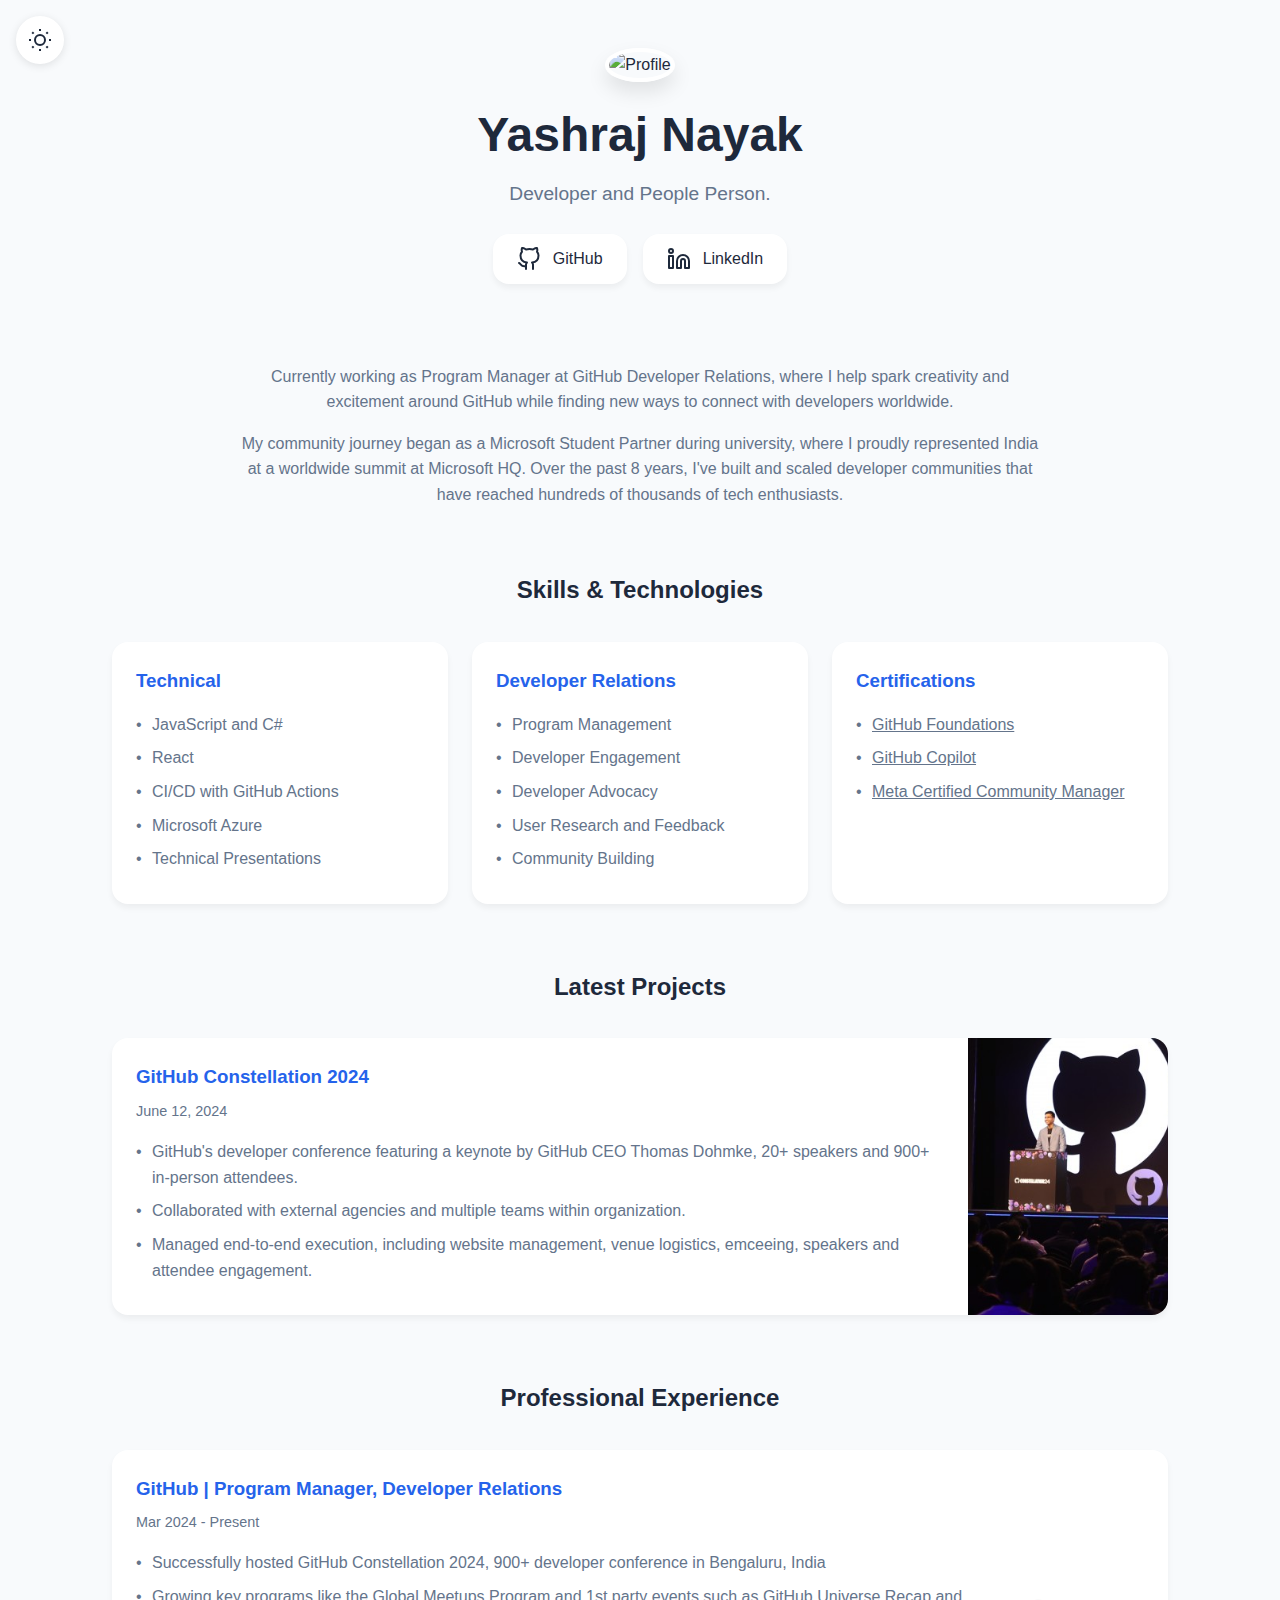
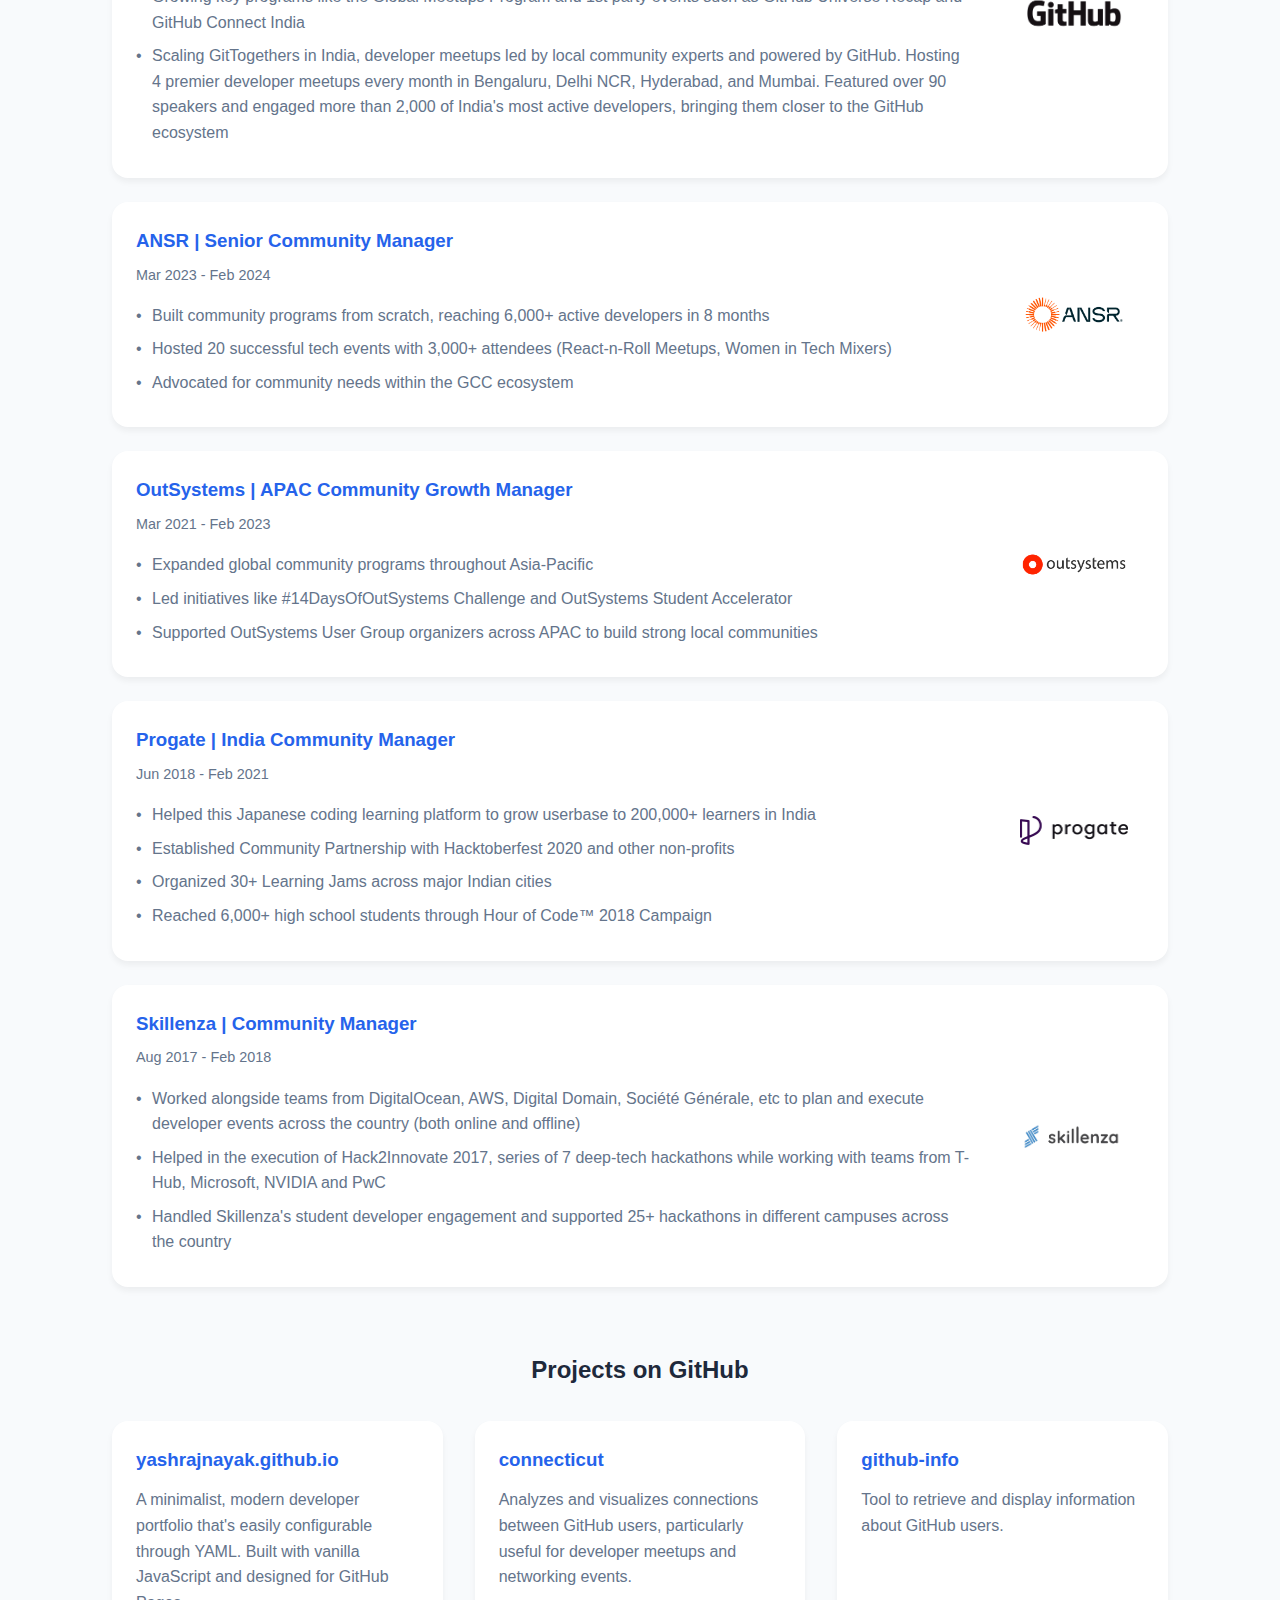
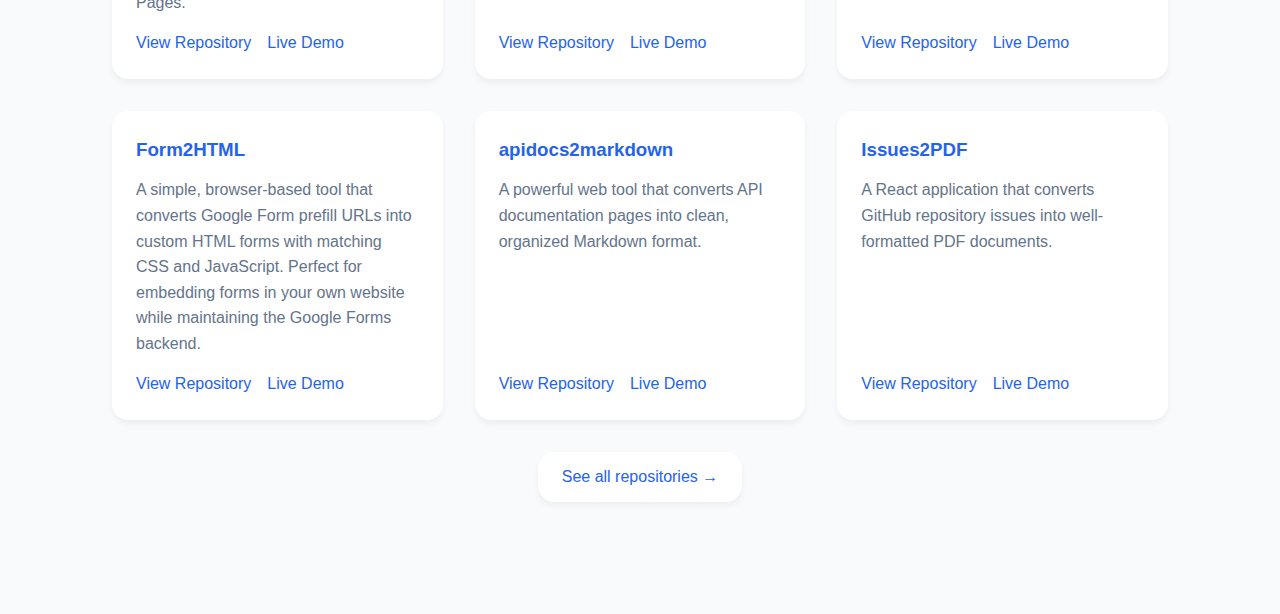
==== index.html @ 9c93f9e4 "Initial Commit" ====
<!DOCTYPE html>
<html lang="en">
<head>
    <meta charset="UTF-8">
    <meta name="viewport" content="width=device-width, initial-scale=1.0">
    <meta name="description" content="">
    <title></title>
    <link rel="icon" href="data:image/svg+xml,<svg xmlns='http://www.w3.org/2000/svg' viewBox='0 0 24 24' fill='none' stroke='currentColor' stroke-width='2'><circle cx='12' cy='12' r='10'/><line x1='2' y1='12' x2='22' y2='12'/><path d='M12 2a15.3 15.3 0 0 1 4 10 15.3 15.3 0 0 1-4 10 15.3 15.3 0 0 1 4-10z'/></svg>">
    <link rel="stylesheet" href="styles.css">
    <!-- Load js-yaml before main script -->
    <script src="assets/js/js-yaml.min.js"></script>
</head>
<body>
    <!-- Theme switcher -->
    <button class="theme-switch" aria-label="Toggle theme">
        <svg class="sun-icon" xmlns="http://www.w3.org/2000/svg" viewBox="0 0 24 24" fill="none" stroke="currentColor" stroke-width="2">
            <circle cx="12" cy="12" r="5"/><line x1="12" y1="1" x2="12" y2="3"/>
            <line x1="12" y1="21" x2="12" y2="23"/><line x1="4.22" y1="4.22" x2="5.64" y2="5.64"/>
            <line x1="18.36" y1="18.36" x2="19.78" y2="19.78"/><line x1="1" y1="12" x2="3" y2="12"/>
            <line x1="21" y1="12" x2="23" y2="12"/><line x1="4.22" y1="19.78" x2="5.64" y2="18.36"/>
            <line x1="18.36" y1="5.64" x2="19.78" y2="4.22"/>
        </svg>
        <svg class="moon-icon" xmlns="http://www.w3.org/2000/svg" viewBox="0 0 24 24" fill="none" stroke="currentColor" stroke-width="2">
            <path d="M21 12.79A9 9 0 1 1 11.21 3 7 7 0 0 0 21 12.79z"/>
        </svg>
    </button>

    <div class="container">
        <header>
            <img src="" alt="Profile" class="profile-img">
            <h1></h1>
            <p class="tagline"></p>
            <div class="social-links"></div>
        </header>

        <section class="about"></section>

        <section class="skills">
            <h2></h2>
            <div class="skills-grid"></div>
        </section>
        
        <section class="projects">
            <h2></h2>
            <!-- Latest Projects items will be generated dynamically -->
        </section>

        <section class="experience">
            <h2></h2>
            <!-- Experience items will be generated dynamically -->
        </section>

        <section class="projects-on-github">
            <h2>Projects on GitHub</h2>
            <div id="projects" class="projects-grid">
                <div class="loading">Loading projects...</div>
            </div>
        </section>
    </div>
    
    <!-- Social Icons Templates -->
    <template id="linkedin-icon">
        <svg xmlns="http://www.w3.org/2000/svg" width="24" height="24" viewBox="0 0 24 24" fill="none" stroke="currentColor" stroke-width="2" stroke-linecap="round" stroke-linejoin="round">
            <path d="M16 8a6 6 0 0 1 6 6v7h-4v-7a2 2 0 0 0-2-2 2 2 0 0 0-2 2v7h-4v-7a6 6 0 0 1 6-6z"></path>
            <rect x="2" y="9" width="4" height="12"></rect>
            <circle cx="4" cy="4" r="2"></circle>
        </svg>
    </template>
    <template id="github-icon">
        <svg xmlns="http://www.w3.org/2000/svg" width="24" height="24" viewBox="0 0 24 24" fill="none" stroke="currentColor" stroke-width="2" stroke-linecap="round" stroke-linejoin="round">
            <path d="M9 19c-5 1.5-5-2.5-7-3m14 6v-3.87a3.37 3.37 0 0 0-.94-2.61c3.14-.35 6.44-1.54 6.44-7A5.44 5.44 0 0 0 20 4.77 5.07 5.07 0 0 0 19.91 1S18.73.65 16 2.48a13.38 13.38 0 0 0-7 0C6.27.65 5.09 1 5.09 1A5.07 5.07 0 0 0 5 4.77a5.44 5.44 0 0 0-1.5 3.78c0 5.42 3.3 6.61 6.44 7A3.37 3.37 0 0 0 9 18.13V22"></path>
        </svg>
    </template>
    
    <script src="scripts.js"></script>
</body>
</html>
---- styles.css ----
/* Modern CSS Reset */
*, *::before, *::after {
    margin: 0;
    padding: 0;
    box-sizing: border-box;
}

/* Custom Properties */
:root {
    --primary-color: #2563eb;
    --secondary-color: #1e293b;
    --background-color: #f8fafc;
    --card-background: #ffffff;
    --text-color: #1e293b;
    --text-muted: #64748b;
    --heading-color: #2563eb;
    --border-radius: 1rem;
    --transition: all 0.3s ease;
}

/* Dark mode */
:root[data-theme="dark"] {
    --background-color: #0f172a;
    --card-background: #1e293b;
    --text-color: #f1f5f9;
    --text-muted: #94a3b8;
    --heading-color: #60a5fa; /* Brighter blue for better contrast in dark mode */
}

/* Base Styles */
body {
    background-color: var(--background-color);
    color: var(--text-color);
    line-height: 1.6;
    font-family: 'Inter', -apple-system, BlinkMacSystemFont, 'Segoe UI', Roboto, sans-serif;
    -webkit-font-smoothing: antialiased;
    transition: var(--transition);
}

/* Shared Styles */
.card {
    background-color: var(--card-background);
    border-radius: var(--border-radius);
    padding: 1.5rem;
    box-shadow: 0 4px 6px rgba(0, 0, 0, 0.05);
    transition: var(--transition);
}

.card:hover {
    transform: translateY(-2px);
    box-shadow: 0 8px 12px rgba(0, 0, 0, 0.1);
}

.primary-text {
    color: var(--primary-color);
}

.muted-text {
    color: var(--text-muted);
}

.text-center {
    text-align: center;
}

/* Utilities */
.mb-1 { margin-bottom: 1rem; }
.mb-2 { margin-bottom: 2rem; }
.mb-4 { margin-bottom: 4rem; }

/* Layout */
.container {
    width: min(1200px, 90%);
    margin: 0 auto;
    padding: clamp(1rem, 5vw, 3rem);
}

/* Section Styles */
section {
    margin-bottom: 4rem;
}

section h2 {
    text-align: center;
    margin-bottom: 2rem;
    color: var(--text-color);
    font-size: 1.5rem;
    font-weight: 700;
}

/* List Style */
.custom-list {
    list-style: none;
    color: var(--text-muted);
}

.custom-list li {
    margin-bottom: 0.5rem;
    position: relative;
    padding-left: 1rem;
}

.custom-list li::before {
    content: "•";
    position: absolute;
    left: 0;
    color: var(--text-muted);
}

/* Theme Switcher */
.theme-switch {
    position: fixed;
    top: 1rem;
    left: 1rem;
    background: var(--card-background);
    border: none;
    color: var(--text-color);
    padding: 0.75rem;
    border-radius: 50%;
    cursor: pointer;
    display: flex;
    align-items: center;
    justify-content: center;
    transition: var(--transition);
    z-index: 1000;
    box-shadow: 0 2px 8px rgba(0, 0, 0, 0.1);
}

.theme-switch:hover {
    transform: rotate(15deg);
    box-shadow: 0 4px 12px rgba(0, 0, 0, 0.15);
}

.theme-switch svg {
    width: 1.5rem;
    height: 1.5rem;
    transition: transform 0.5s cubic-bezier(0.4, 0, 0.2, 1);
}

.theme-switch .sun-icon {
    opacity: 1;
    transform: scale(1) rotate(0);
}

.theme-switch .moon-icon {
    position: absolute;
    opacity: 0;
    transform: scale(0) rotate(-90deg);
}

[data-theme="dark"] .theme-switch .sun-icon {
    opacity: 0;
    transform: scale(0) rotate(90deg);
}

[data-theme="dark"] .theme-switch .moon-icon {
    opacity: 1;
    transform: scale(1) rotate(0);
}

/* Header Section */
header {
    text-align: center;
    margin-bottom: clamp(2rem, 8vw, 5rem);
    animation: fadeIn 1s ease;
}

.profile-img {
    width: 180px;
    height: 180px;
    border-radius: 50%;
    margin-bottom: 1.5rem;
    border: 4px solid var(--card-background);
    box-shadow: 0 10px 20px rgba(0, 0, 0, 0.1);
    transition: var(--transition);
}

.profile-img:hover {
    transform: scale(1.05);
}

h1 {
    font-size: clamp(2rem, 5vw, 3rem);
    margin-bottom: 1rem;
    line-height: 1.2;
}

.tagline {
    font-size: 1.2rem;
    color: var(--text-muted);
    margin-bottom: 1.5rem;
}

/* About Section */
.about {
    max-width: 800px;
    margin: 0 auto 4rem;
    text-align: center;
}

.about p {
    color: var(--text-muted);
    margin-bottom: 1rem;
}

/* Experience Section */
.experience-item {
    display: flex;
    gap: 2rem;
    align-items: center;
    margin-bottom: 1.5rem;
    background-color: var(--card-background);
    border-radius: var(--border-radius);
    padding: 1.5rem;
    box-shadow: 0 4px 6px rgba(0, 0, 0, 0.05);
    transition: var(--transition);
}

.experience-item:hover {
    transform: translateY(-2px);
    box-shadow: 0 8px 12px rgba(0, 0, 0, 0.1);
}

.experience-content {
    flex: 1;
}

.experience-content h3 {
    color: var(--heading-color);
    margin-bottom: 0.5rem;
}

.experience-content .date {
    color: var(--text-muted);
    font-size: 0.9rem;
    margin-bottom: 1rem;
}

.experience-content ul {
    list-style: none;
    color: var(--text-muted);
}

.experience-content li {
    margin-bottom: 0.5rem;
    position: relative;
    padding-left: 1rem;
}

.experience-content li::before {
    content: "•";
    position: absolute;
    left: 0;
    color: var(--text-muted);
}

/* Company Logo */
.company-logo {
    width: 140px;
    flex-shrink: 0;
    display: flex;
    align-items: center;
    justify-content: center;
    margin: auto 0;
    padding: 1rem;
}

.company-logo img {
    width: 100%;
    height: auto;
    object-fit: contain;
    display: none;
    max-height: 50px;
}

.company-logo .light-mode-logo {
    display: block;
}

[data-theme="dark"] .company-logo .light-mode-logo {
    display: none;
}

[data-theme="dark"] .company-logo .dark-mode-logo {
    display: block;
}

/* Skills Section */
.skills-grid {
    display: grid;
    grid-template-columns: repeat(auto-fit, minmax(250px, 1fr));
    gap: 1.5rem;
}

.skill-category {
    background-color: var(--card-background);
    border-radius: var(--border-radius);
    padding: 1.5rem;
    box-shadow: 0 4px 6px rgba(0, 0, 0, 0.05);
    transition: var(--transition);
}

.skill-category:hover {
    transform: translateY(-2px);
    box-shadow: 0 8px 12px rgba(0, 0, 0, 0.1);
}

.skill-category h3 {
    color: var(--heading-color);
    margin-bottom: 1rem;
}

.skill-category ul {
    list-style: none;
    color: var(--text-muted);
}

.skill-category li {
    margin-bottom: 0.5rem;
    position: relative;
    padding-left: 1rem;
}

.skill-category li::before {
    content: "•";
    position: absolute;
    left: 0;
    color: var(--text-muted);
}

/* Certification links styling */
.skill-category li a {
    color: var(--text-muted);
    text-decoration: underline;
    transition: var(--transition);
}

.skill-category li a:hover {
    opacity: 0.8;
}

/* Social Links */
.social-links {
    display: flex;
    justify-content: center;
    gap: 1rem;
    margin-bottom: 2rem;
    flex-wrap: wrap;
}

.social-links a {
    background-color: var(--card-background);
    border-radius: var(--border-radius);
    padding: 0.75rem 1.5rem;
    box-shadow: 0 4px 6px rgba(0, 0, 0, 0.05);
    transition: var(--transition);
    color: var(--text-color);
    text-decoration: none;
    display: flex;
    align-items: center;
    gap: 0.75rem;
}

.social-links a:hover {
    transform: translateY(-2px);
    box-shadow: 0 8px 12px rgba(0, 0, 0, 0.1);
}

.social-links svg {
    flex-shrink: 0;
}

/* Projects Section */
.projects h2 {
    text-align: center;
    margin-bottom: 2rem;
    color: var(--text-color);
    font-size: 1.5rem;
    font-weight: 700;
}

.project-item {
    display: flex;
    margin-bottom: 1.5rem;
    background-color: var(--card-background);
    border-radius: var(--border-radius);
    box-shadow: 0 4px 6px rgba(0, 0, 0, 0.05);
    transition: var(--transition);
    overflow: hidden;
}

.project-item:hover {
    transform: translateY(-2px);
    box-shadow: 0 8px 12px rgba(0, 0, 0, 0.1);
}

/* Project Content */
.project-content {
    flex: 1;
    padding: 1.5rem;
}

.project-content h3 {
    color: var(--heading-color);
    margin-bottom: 0.5rem;
}

.project-content .date {
    color: var(--text-muted);
    font-size: 0.9rem;
    margin-bottom: 1rem;
}

.project-content ul {
    list-style: none;
    color: var(--text-muted);
}

.project-content li {
    margin-bottom: 0.5rem;
    position: relative;
    padding-left: 1rem;
}

.project-content li::before {
    content: "•";
    position: absolute;
    left: 0;
    color: var(--text-muted);
}

/* Project Image */
.project-image {
    width: 200px;
    height: auto;
    min-height: 200px;
    overflow: hidden;
    flex-shrink: 0;
}

.project-image img {
    width: 100%;
    height: 100%;
    object-fit: cover;
    object-position: center;
    display: block;
}

/* Projects on GitHub Section */
.projects-on-github h2 {
    text-align: center;
    margin-bottom: 2rem;
    color: var(--text-color);
    font-size: 1.5rem;
    font-weight: 700;
}

.projects-grid {
    display: grid;
    grid-template-columns: repeat(auto-fit, minmax(min(100%, 300px), 1fr));
    gap: clamp(1rem, 3vw, 2rem);
}

.project-card {
    background-color: var(--card-background);
    border-radius: var(--border-radius);
    padding: 1.5rem;
    box-shadow: 0 4px 6px rgba(0, 0, 0, 0.05);
    animation: slideUp 0.5s ease;
    animation-fill-mode: both;
    transition: var(--transition);
    position: relative;
    min-height: 220px;
    display: flex;
    flex-direction: column;
}

.project-card:hover {
    transform: translateY(-2px);
    box-shadow: 0 8px 12px rgba(0, 0, 0, 0.1);
}

.project-card h3 {
    color: var(--heading-color);
    margin-bottom: 0.75rem;
}

.project-card p {
    color: var(--text-muted);
    margin-bottom: 2.5rem;
    flex: 1;
}

.project-links {
    display: flex;
    gap: 1rem;
    flex-wrap: wrap;
    position: absolute;
    bottom: 1.5rem;
    left: 1.5rem;
}

.project-links a {
    color: var(--primary-color);
    text-decoration: none;
    font-weight: 500;
    transition: var(--transition);
}

.project-links a:hover {
    text-decoration: underline;
    opacity: 0.9;
}

/* Loading State */
.loading {
    text-align: center;
    padding: 2rem;
    color: var(--text-muted);
}

/* Animations */
@keyframes fadeIn {
    from { opacity: 0; }
    to { opacity: 1; }
}

@keyframes slideUp {
    from {
        opacity: 0;
        transform: translateY(20px);
    }
    to {
        opacity: 1;
        transform: translateY(0);
    }
}

/* See All Repositories Link */
.see-all-repos {
    text-align: center;
    margin-top: 2rem;
    animation: fadeIn 0.5s ease;
}

.see-all-repos a {
    color: var(--primary-color);
    text-decoration: none;
    font-weight: 500;
    padding: 0.75rem 1.5rem;
    border-radius: var(--border-radius);
    background-color: var(--card-background);
    box-shadow: 0 4px 6px rgba(0, 0, 0, 0.05);
    display: inline-block;
    transition: var(--transition);
}

.see-all-repos a:hover {
    transform: translateY(-2px);
    box-shadow: 0 8px 12px rgba(0, 0, 0, 0.1);
}

/* Responsive Design */
@media (max-width: 768px) {
    .container {
        width: 95%;
        padding: 1rem;
    }
    
    .profile-img {
        width: 140px;
        height: 140px;
    }
    
    .social-links {
        flex-direction: column;
        align-items: stretch;
    }
    
    .social-links a {
        justify-content: center;
    }
    
    .skills-grid {
        grid-template-columns: 1fr;
    }
    
    .experience-item {
        flex-direction: column;
        text-align: center;
    }
    
    .experience-content {
        width: 100%;
        padding-bottom: 1rem;
    }

    .experience-content ul {
        text-align: left;
    }
    
    .company-logo {
        width: 180px;
        margin: 1.5rem auto 0;
        order: 2;
    }

    .company-logo img {
        max-height: 40px;
    }

    .project-item {
        flex-direction: column;
        text-align: center;
    }
    
    .project-content {
        width: 100%;
        padding-bottom: 1rem;
    }

    .project-content ul {
        text-align: left;
    }
    
    .project-image {
        width: 100%;
        min-height: unset;
        aspect-ratio: 16/9; /* Set aspect ratio for mobile */
        order: 2; /* Move the image below the content */
    }
}

/* Responsive Design */
@media (max-width: 768px) {
    .container {
        width: 95%;
        padding: 1rem;
    }
    
    .profile-img {
        width: 140px;
        height: 140px;
    }
    
    .social-links {
        flex-direction: column;
        align-items: stretch;
    }
    
    .social-links a {
        justify-content: center;
    }
    
    .skills-grid {
        grid-template-columns: 1fr;
    }
    
    .experience-item {
        flex-direction: column;
        text-align: center;
    }
    
    .experience-content {
        width: 100%;
        padding-bottom: 1rem;
    }

    .experience-content ul {
        text-align: left;
    }
    
    .company-logo {
        width: 180px;
        margin: 1.5rem auto 0;
        order: 2;
    }

    .company-logo img {
        max-height: 40px;
    }

    .project-item {
        flex-direction: column;
        text-align: center;
    }
    
    .project-content {
        width: 100%;
        padding-bottom: 1rem;
    }

    .project-content ul {
        text-align: left;
    }
    
    .project-image {
        width: 100%;
        min-height: unset;
        aspect-ratio: 16/9; /* Set aspect ratio for mobile */
        order: 2; /* Move the image below the content */
    }
}
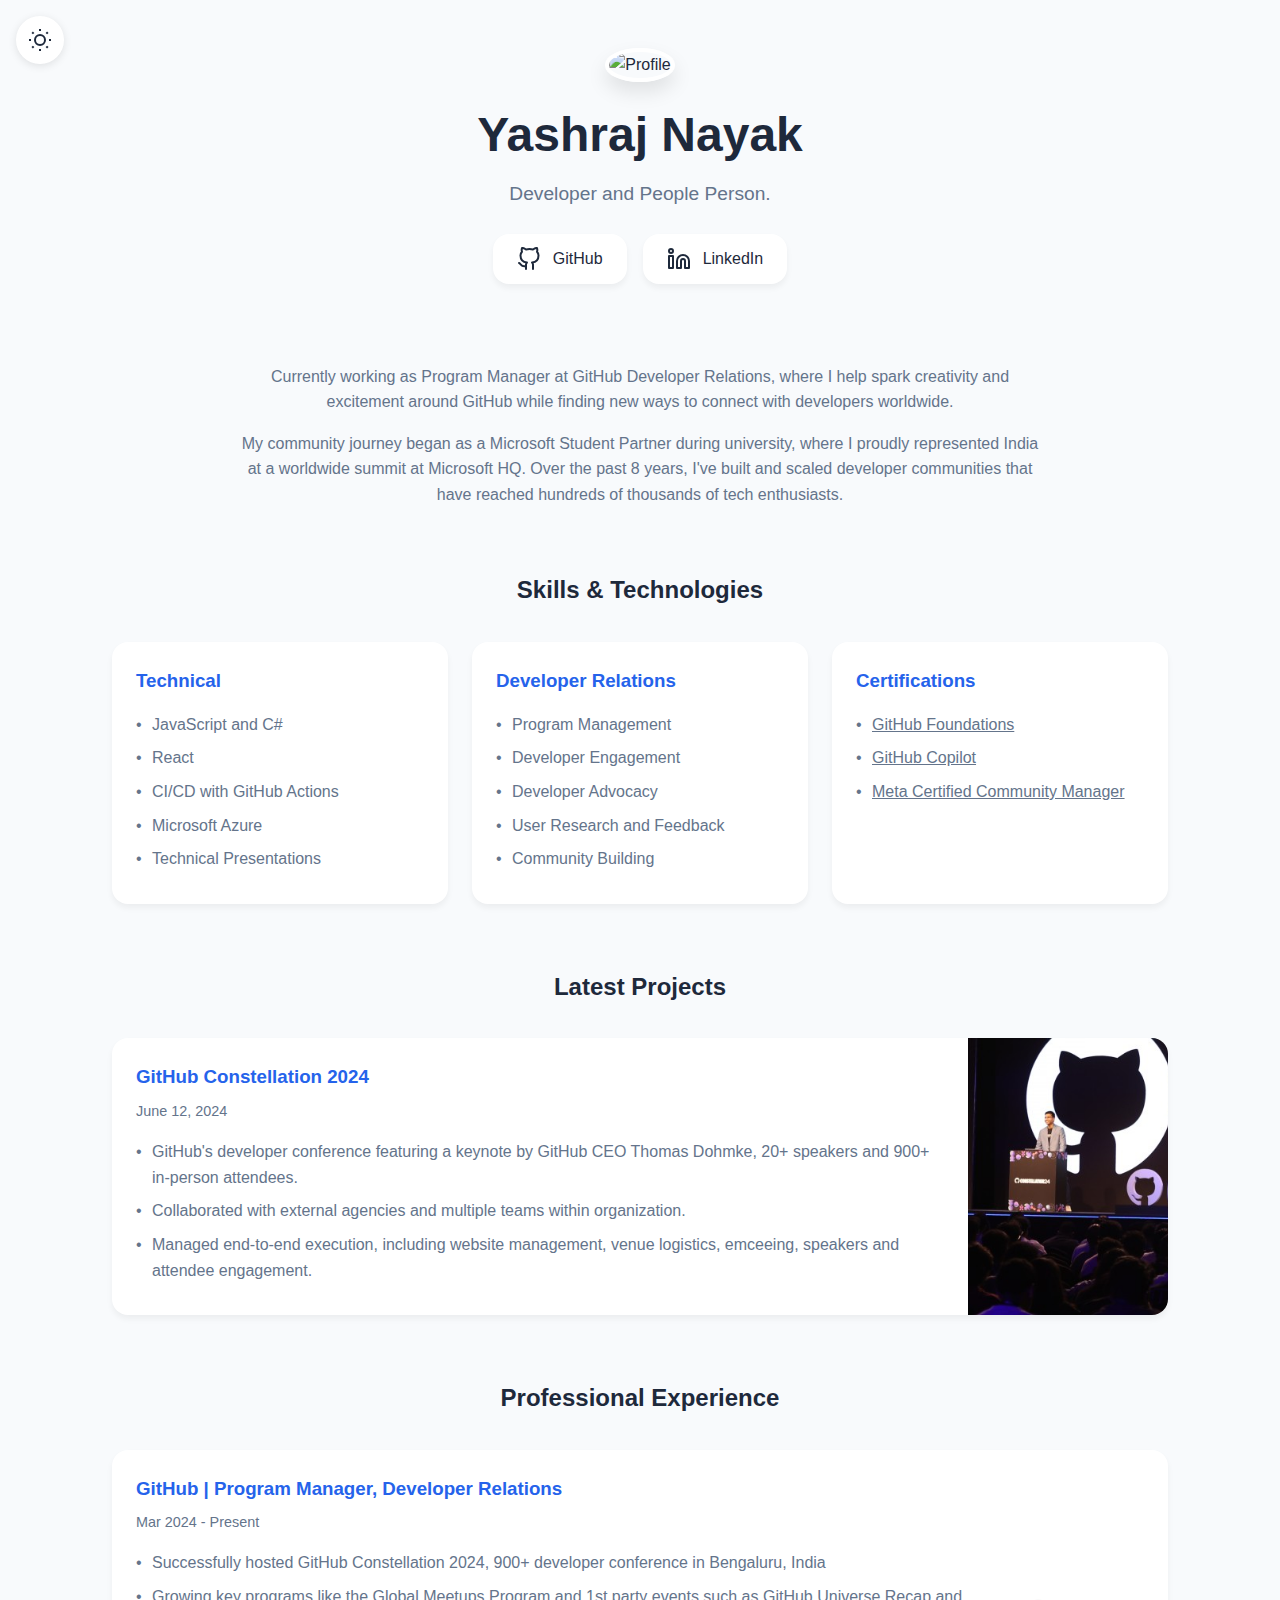
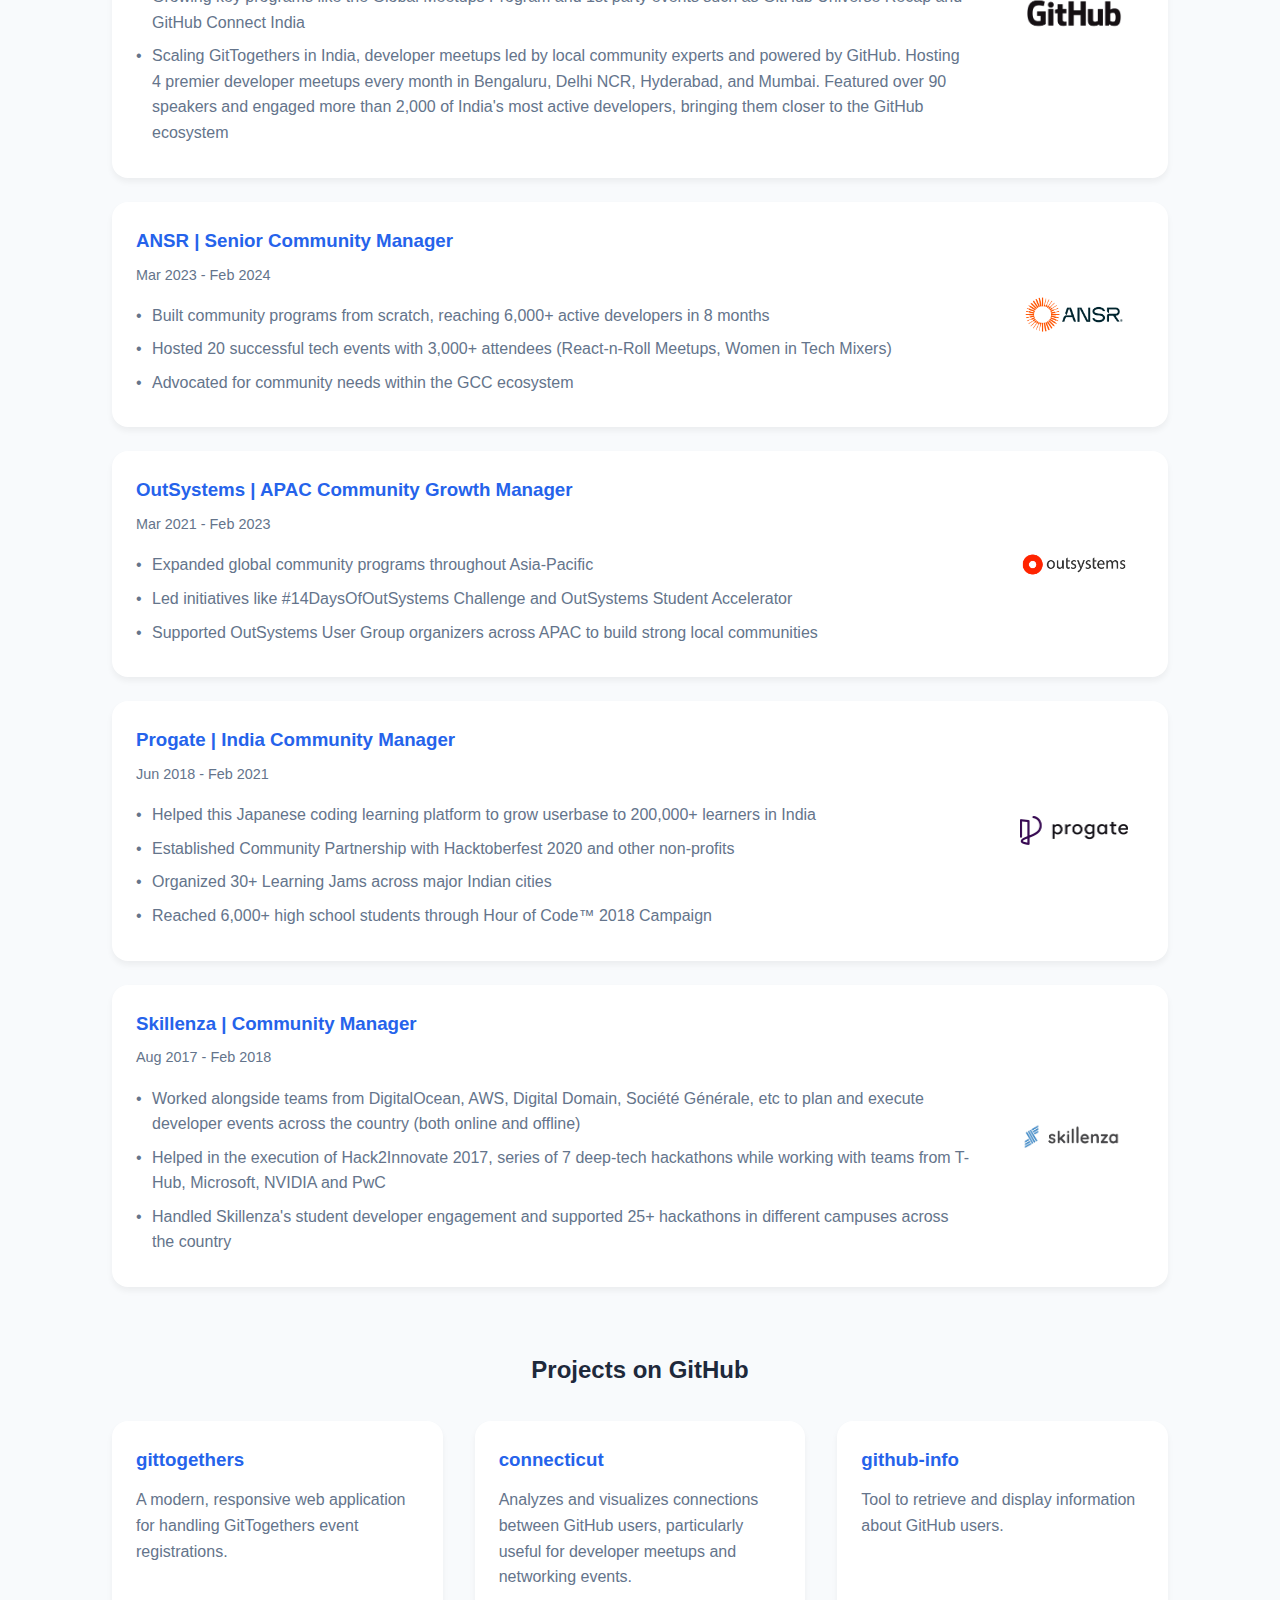
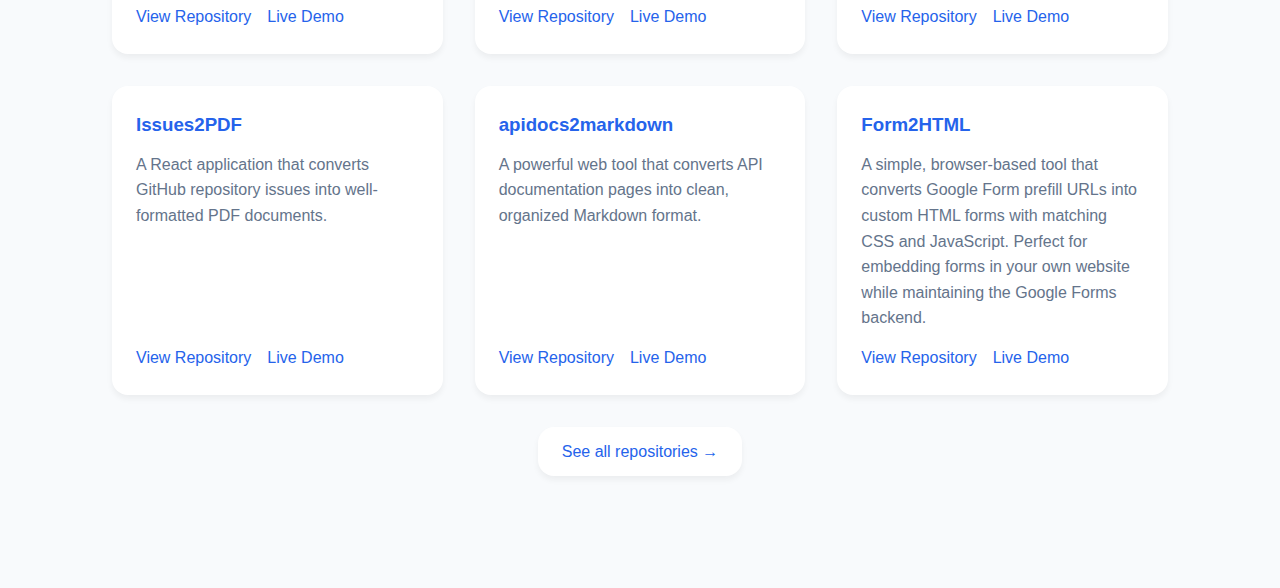
==== commit badfcfe2: "Push all changes to GitHub" ====
--- a/index.html
+++ b/index.html
@@ -11,6 +11,12 @@
     <script src="assets/js/js-yaml.min.js"></script>
 </head>
 <body>
+    <!-- Loading Screen -->
+    <div id="loading-screen">
+        <div class="loading-spinner"></div>
+        <p class="loading-text">git init...</p>
+    </div>
+
     <!-- Theme switcher -->
     <button class="theme-switch" aria-label="Toggle theme">
         <svg class="sun-icon" xmlns="http://www.w3.org/2000/svg" viewBox="0 0 24 24" fill="none" stroke="currentColor" stroke-width="2">
@@ -25,7 +31,7 @@
         </svg>
     </button>
 
-    <div class="container">
+    <div class="container content-hidden">
         <header>
             <img src="" alt="Profile" class="profile-img">
             <h1></h1>
@@ -51,7 +57,7 @@
         </section>
 
         <section class="projects-on-github">
-            <h2>Projects on GitHub</h2>
+            <h2></h2>
             <div id="projects" class="projects-grid">
                 <div class="loading">Loading projects...</div>
             </div>
--- a/styles.css
+++ b/styles.css
@@ -27,6 +27,56 @@
     --heading-color: #60a5fa; /* Brighter blue for better contrast in dark mode */
 }
 
+/* Loading Screen Styles */
+#loading-screen {
+    position: fixed;
+    top: 0;
+    left: 0;
+    width: 100%;
+    height: 100%;
+    background-color: var(--background-color, #f8fafc);
+    display: flex;
+    flex-direction: column;
+    justify-content: center;
+    align-items: center;
+    z-index: 9999;
+    transition: opacity 0.5s ease-out;
+}
+
+.loading-spinner {
+    width: 50px;
+    height: 50px;
+    border: 5px solid rgba(0, 0, 0, 0.1);
+    border-radius: 50%;
+    border-top-color: var(--primary-color, #2563eb);
+    animation: spin 1s ease-in-out infinite;
+}
+
+@keyframes spin {
+    to { transform: rotate(360deg); }
+}
+
+.loading-text {
+    margin-top: 20px;
+    font-family: 'Inter', sans-serif;
+    color: var(--text-color, #1e293b);
+}
+
+.hidden {
+    opacity: 0;
+    pointer-events: none;
+}
+
+/* Hide empty elements until content loads */
+.content-hidden {
+    opacity: 0;
+    transition: opacity 0.5s ease-out;
+}
+
+.content-visible {
+    opacity: 1;
+}
+
 /* Base Styles */
 body {
     background-color: var(--background-color);
@@ -629,75 +679,4 @@
         aspect-ratio: 16/9; /* Set aspect ratio for mobile */
         order: 2; /* Move the image below the content */
     }
-}
-
-/* Responsive Design */
-@media (max-width: 768px) {
-    .container {
-        width: 95%;
-        padding: 1rem;
-    }
-    
-    .profile-img {
-        width: 140px;
-        height: 140px;
-    }
-    
-    .social-links {
-        flex-direction: column;
-        align-items: stretch;
-    }
-    
-    .social-links a {
-        justify-content: center;
-    }
-    
-    .skills-grid {
-        grid-template-columns: 1fr;
-    }
-    
-    .experience-item {
-        flex-direction: column;
-        text-align: center;
-    }
-    
-    .experience-content {
-        width: 100%;
-        padding-bottom: 1rem;
-    }
-
-    .experience-content ul {
-        text-align: left;
-    }
-    
-    .company-logo {
-        width: 180px;
-        margin: 1.5rem auto 0;
-        order: 2;
-    }
-
-    .company-logo img {
-        max-height: 40px;
-    }
-
-    .project-item {
-        flex-direction: column;
-        text-align: center;
-    }
-    
-    .project-content {
-        width: 100%;
-        padding-bottom: 1rem;
-    }
-
-    .project-content ul {
-        text-align: left;
-    }
-    
-    .project-image {
-        width: 100%;
-        min-height: unset;
-        aspect-ratio: 16/9; /* Set aspect ratio for mobile */
-        order: 2; /* Move the image below the content */
-    }
 }